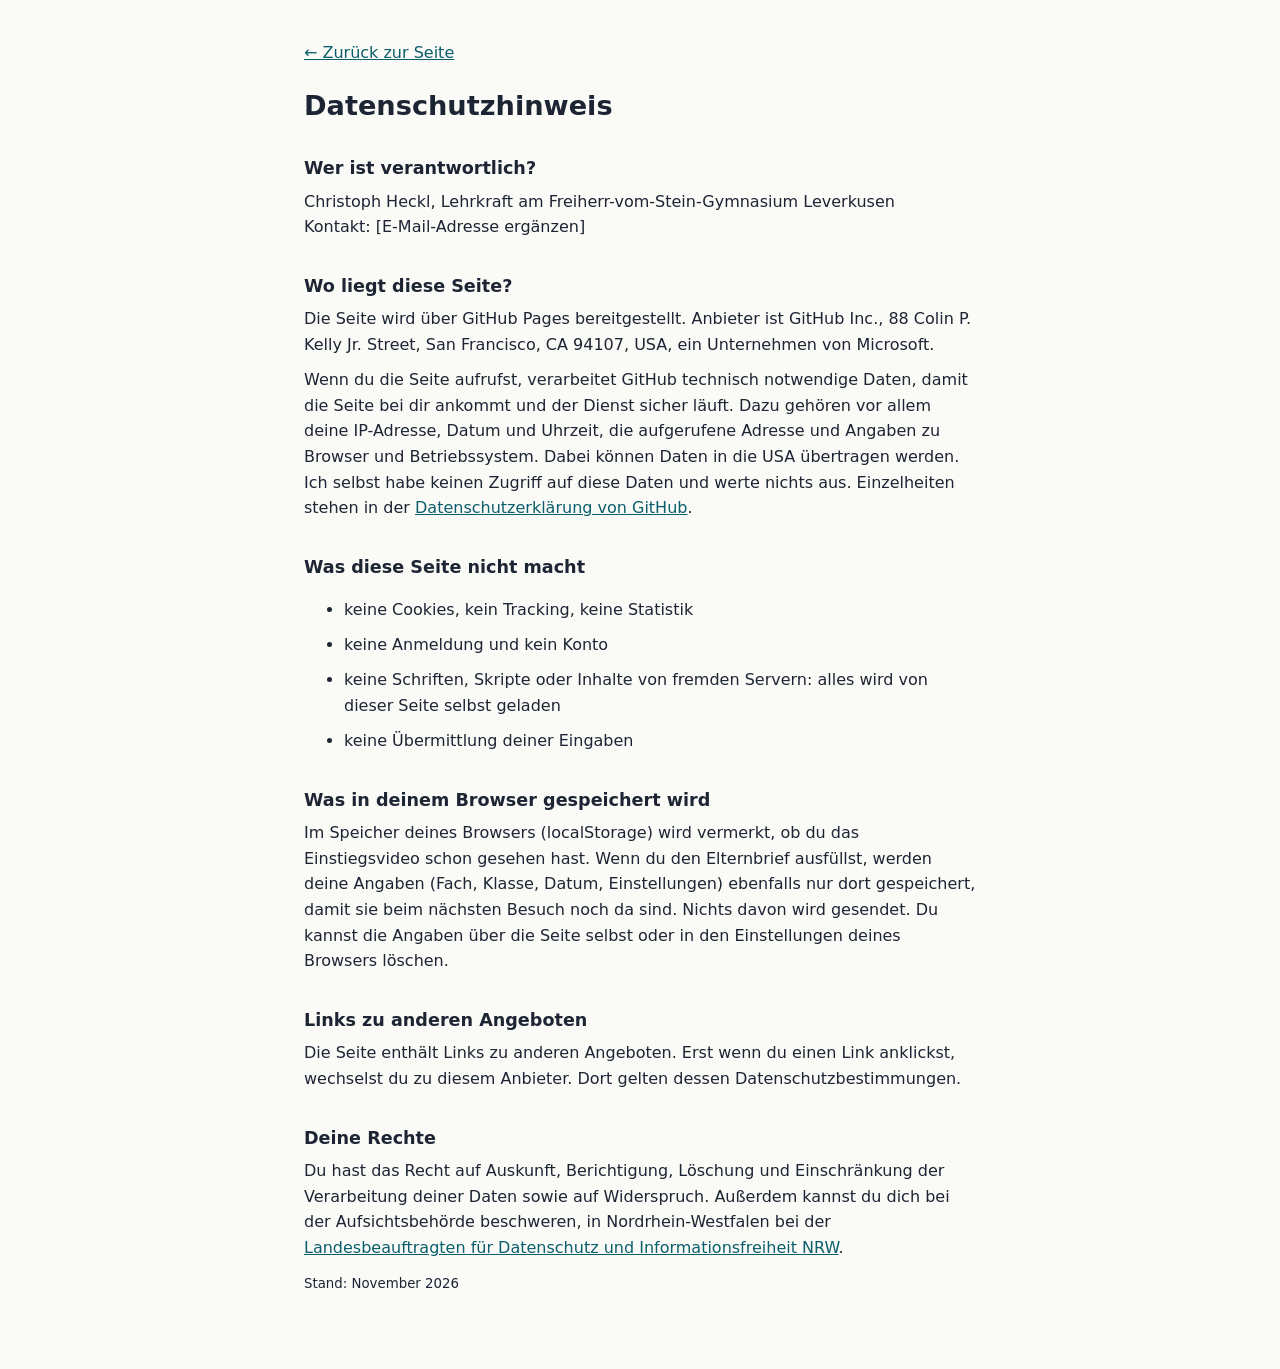
==== datenschutz.html @ cfb146a9 "Datenschutz: externe Abrufe entfernt, Datenschutzhinweis ergänzt Co-Authored-By: Claude Opus 5.5 <no" ====
<!DOCTYPE html>
<html lang="de">
<head>
<meta charset="utf-8">
<meta name="viewport" content="width=device-width, initial-scale=1">
<meta name="robots" content="noindex">
<title>Datenschutzhinweis</title>
<style>
  body { font-family: system-ui, -apple-system, "Segoe UI", Roboto, sans-serif; line-height: 1.6; color: #1d2433; background: #fafaf7; margin: 0; }
  main { max-width: 42rem; margin: 0 auto; padding: 2.5rem 1.25rem 4rem; }
  h1 { font-size: 1.7rem; line-height: 1.2; margin: 0 0 1.5rem; }
  h2 { font-size: 1.1rem; margin: 2rem 0 .4rem; }
  p, li { margin: 0 0 .6rem; }
  a { color: #0b5e6b; }
  .zurueck { display: inline-block; margin-bottom: 1.5rem; }
</style>
</head>
<body>
<main>
<a class="zurueck" href="./">← Zurück zur Seite</a>
<h1>Datenschutzhinweis</h1>

<h2>Wer ist verantwortlich?</h2>
<p>Christoph Heckl, Lehrkraft am Freiherr-vom-Stein-Gymnasium Leverkusen<br>
Kontakt: <!-- TODO: E-Mail-Adresse eintragen -->[E-Mail-Adresse ergänzen]</p>

<h2>Wo liegt diese Seite?</h2>
<p>Die Seite wird über GitHub Pages bereitgestellt. Anbieter ist GitHub Inc., 88 Colin P. Kelly Jr. Street, San Francisco, CA 94107, USA, ein Unternehmen von Microsoft.</p>
<p>Wenn du die Seite aufrufst, verarbeitet GitHub technisch notwendige Daten, damit die Seite bei dir ankommt und der Dienst sicher läuft. Dazu gehören vor allem deine IP-Adresse, Datum und Uhrzeit, die aufgerufene Adresse und Angaben zu Browser und Betriebssystem. Dabei können Daten in die USA übertragen werden. Ich selbst habe keinen Zugriff auf diese Daten und werte nichts aus. Einzelheiten stehen in der <a href="https://docs.github.com/de/site-policy/privacy-policies/github-general-privacy-statement" rel="noopener">Datenschutzerklärung von GitHub</a>.</p>

<h2>Was diese Seite nicht macht</h2>
<ul>
  <li>keine Cookies, kein Tracking, keine Statistik</li>
  <li>keine Anmeldung und kein Konto</li>
  <li>keine Schriften, Skripte oder Inhalte von fremden Servern: alles wird von dieser Seite selbst geladen</li>
  <li>keine Übermittlung deiner Eingaben</li>
</ul>

<h2>Was in deinem Browser gespeichert wird</h2>
<p>Im Speicher deines Browsers (localStorage) wird vermerkt, ob du das Einstiegsvideo schon gesehen hast. Wenn du den Elternbrief ausfüllst, werden deine Angaben (Fach, Klasse, Datum, Einstellungen) ebenfalls nur dort gespeichert, damit sie beim nächsten Besuch noch da sind. Nichts davon wird gesendet. Du kannst die Angaben über die Seite selbst oder in den Einstellungen deines Browsers löschen.</p>

<h2>Links zu anderen Angeboten</h2>
<p>Die Seite enthält Links zu anderen Angeboten. Erst wenn du einen Link anklickst, wechselst du zu diesem Anbieter. Dort gelten dessen Datenschutzbestimmungen.</p>

<h2>Deine Rechte</h2>
<p>Du hast das Recht auf Auskunft, Berichtigung, Löschung und Einschränkung der Verarbeitung deiner Daten sowie auf Widerspruch. Außerdem kannst du dich bei der Aufsichtsbehörde beschweren, in Nordrhein-Westfalen bei der <a href="https://www.ldi.nrw.de" rel="noopener">Landesbeauftragten für Datenschutz und Informationsfreiheit NRW</a>.</p>

<p><small>Stand: November 2026</small></p>
</main>
</body>
</html>
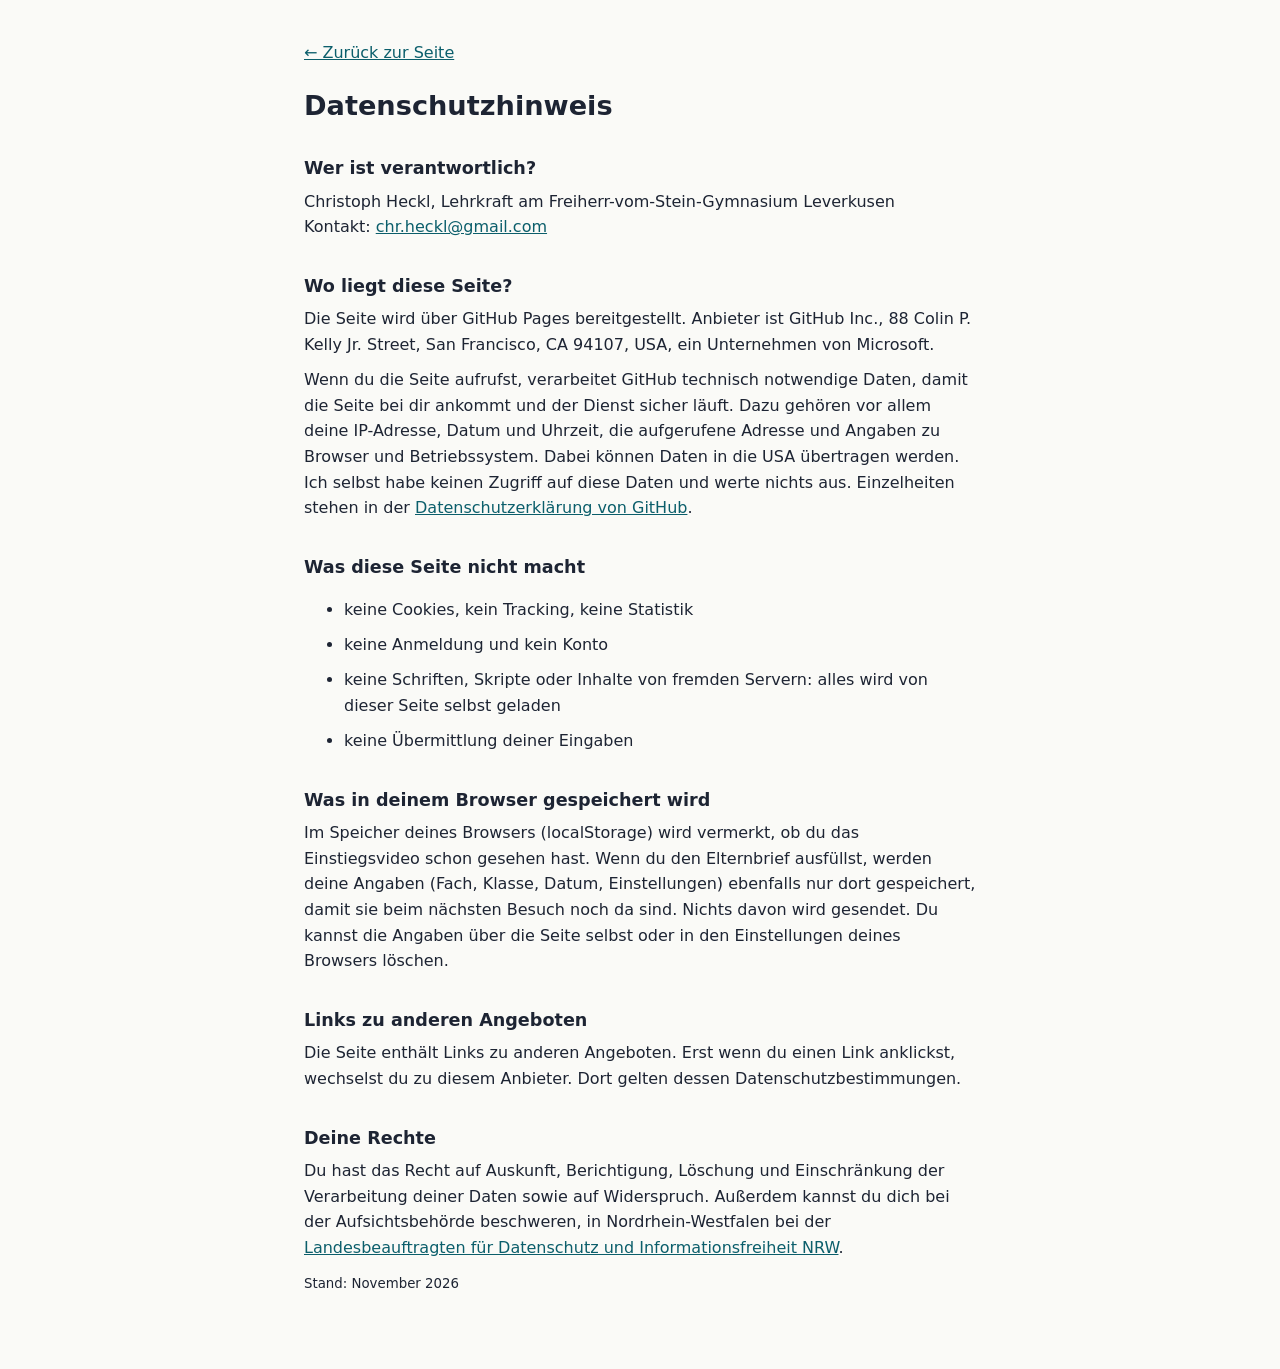
==== commit 6e4dfa3b: "Kontakt im Datenschutzhinweis Co-Authored-By: Claude Opus 5.5 <noreply@anthropic.com> Claude-Session" ====
--- a/datenschutz.html
+++ b/datenschutz.html
@@ -22,7 +22,7 @@
 
 <h2>Wer ist verantwortlich?</h2>
 <p>Christoph Heckl, Lehrkraft am Freiherr-vom-Stein-Gymnasium Leverkusen<br>
-Kontakt: <!-- TODO: E-Mail-Adresse eintragen -->[E-Mail-Adresse ergänzen]</p>
+Kontakt: <a href="mailto:chr.heckl@gmail.com">chr.heckl@gmail.com</a></p>
 
 <h2>Wo liegt diese Seite?</h2>
 <p>Die Seite wird über GitHub Pages bereitgestellt. Anbieter ist GitHub Inc., 88 Colin P. Kelly Jr. Street, San Francisco, CA 94107, USA, ein Unternehmen von Microsoft.</p>
